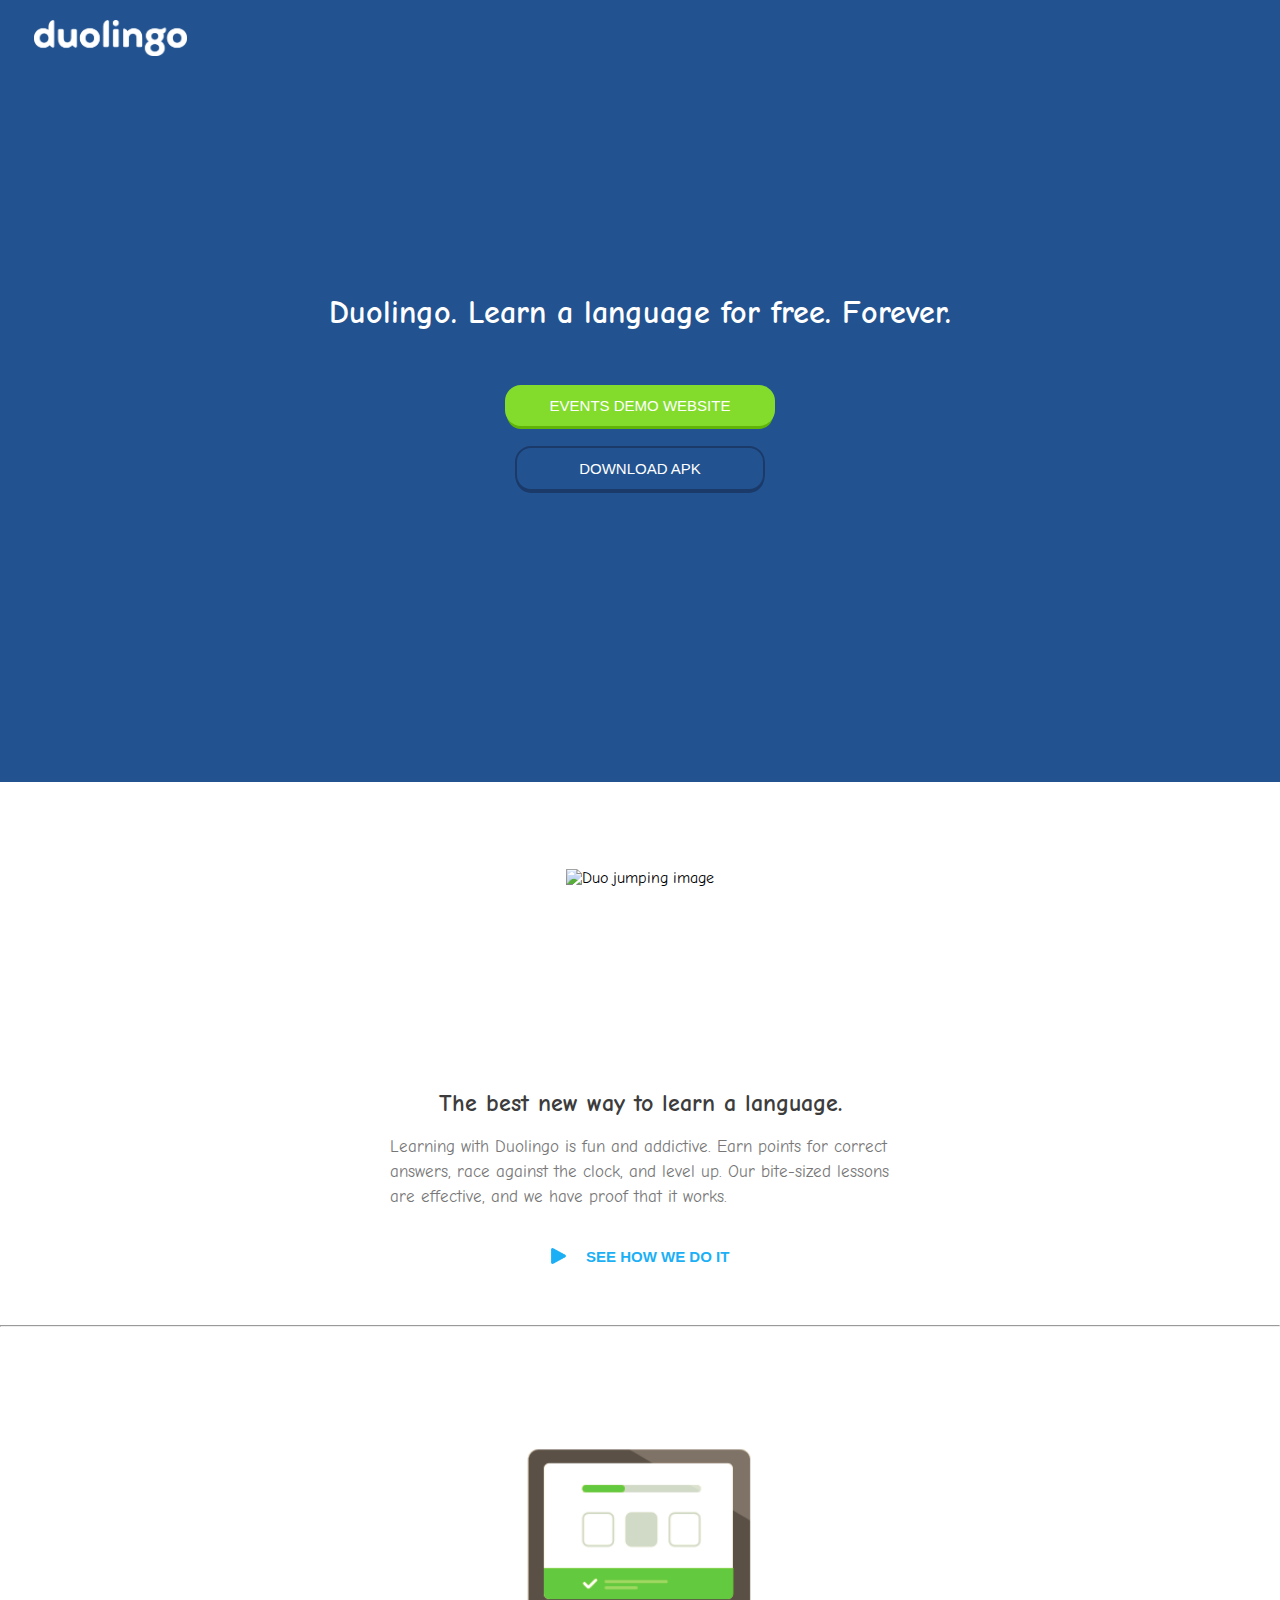
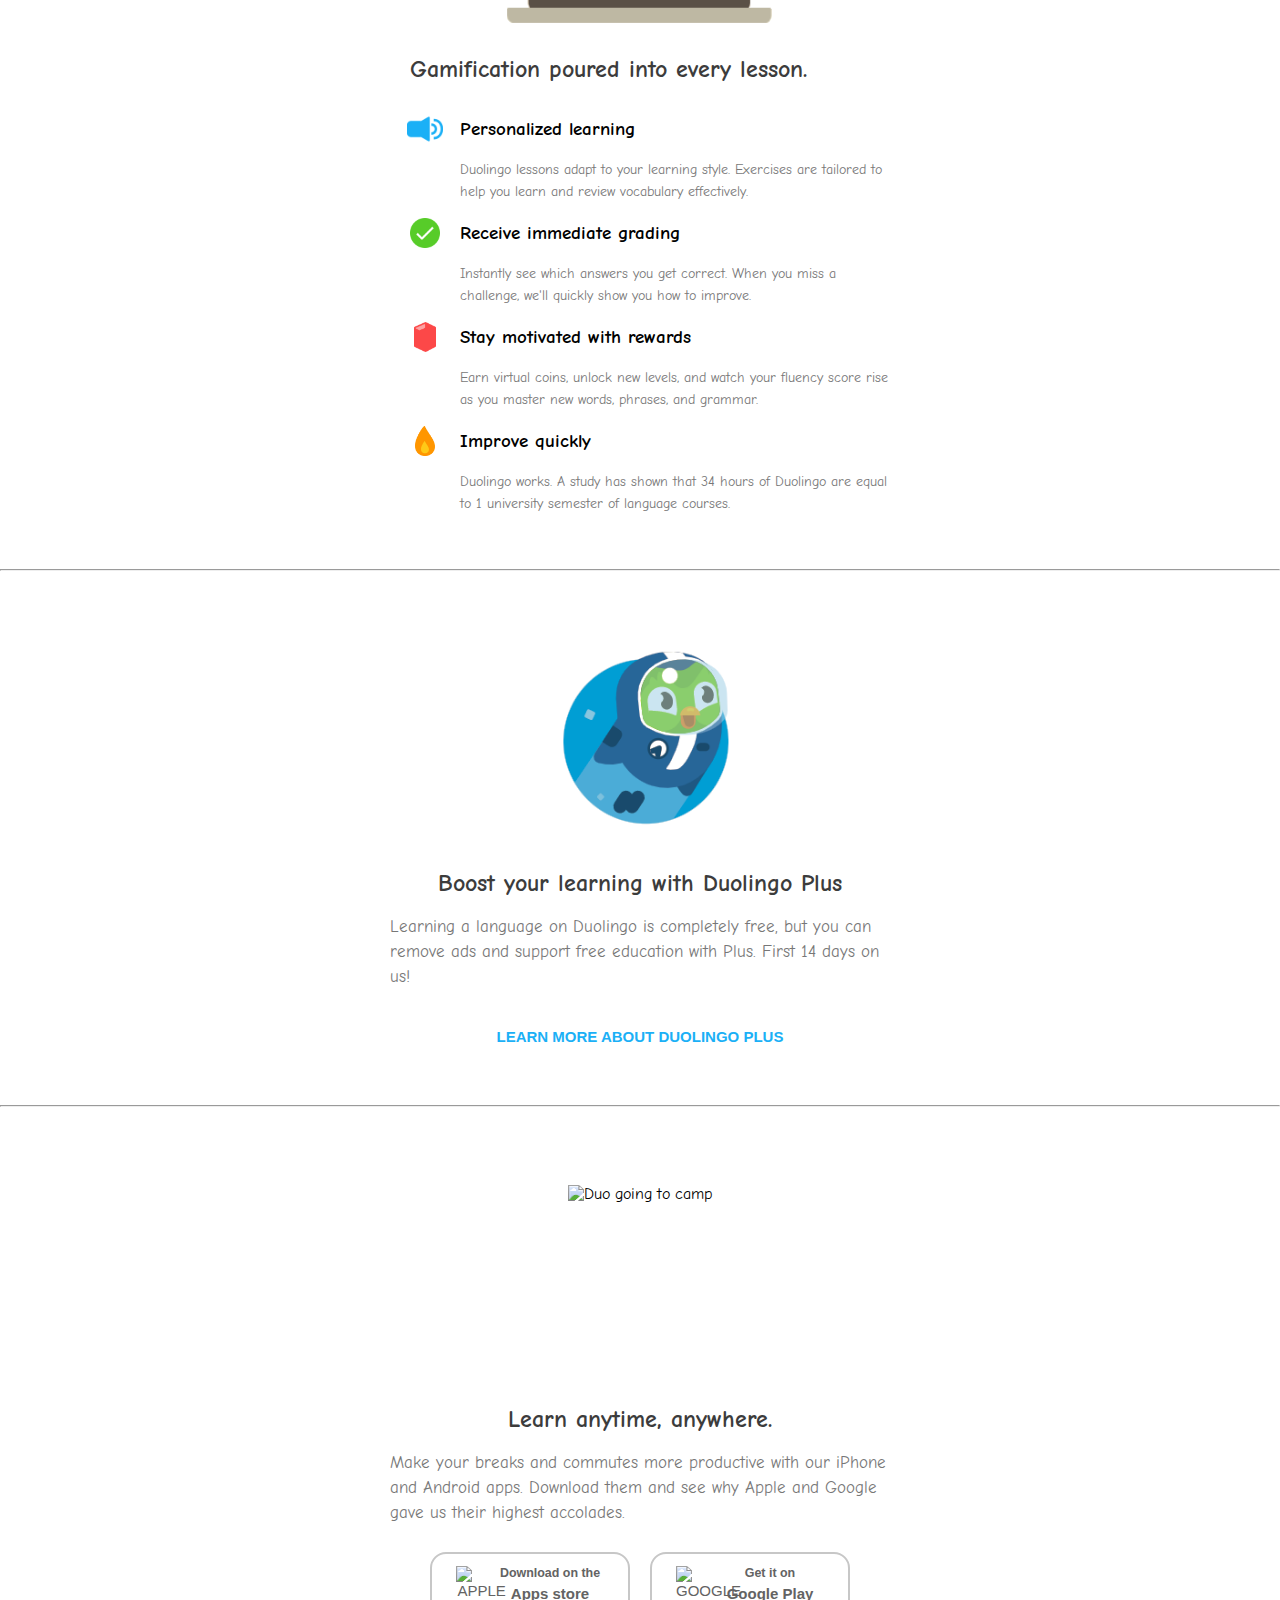
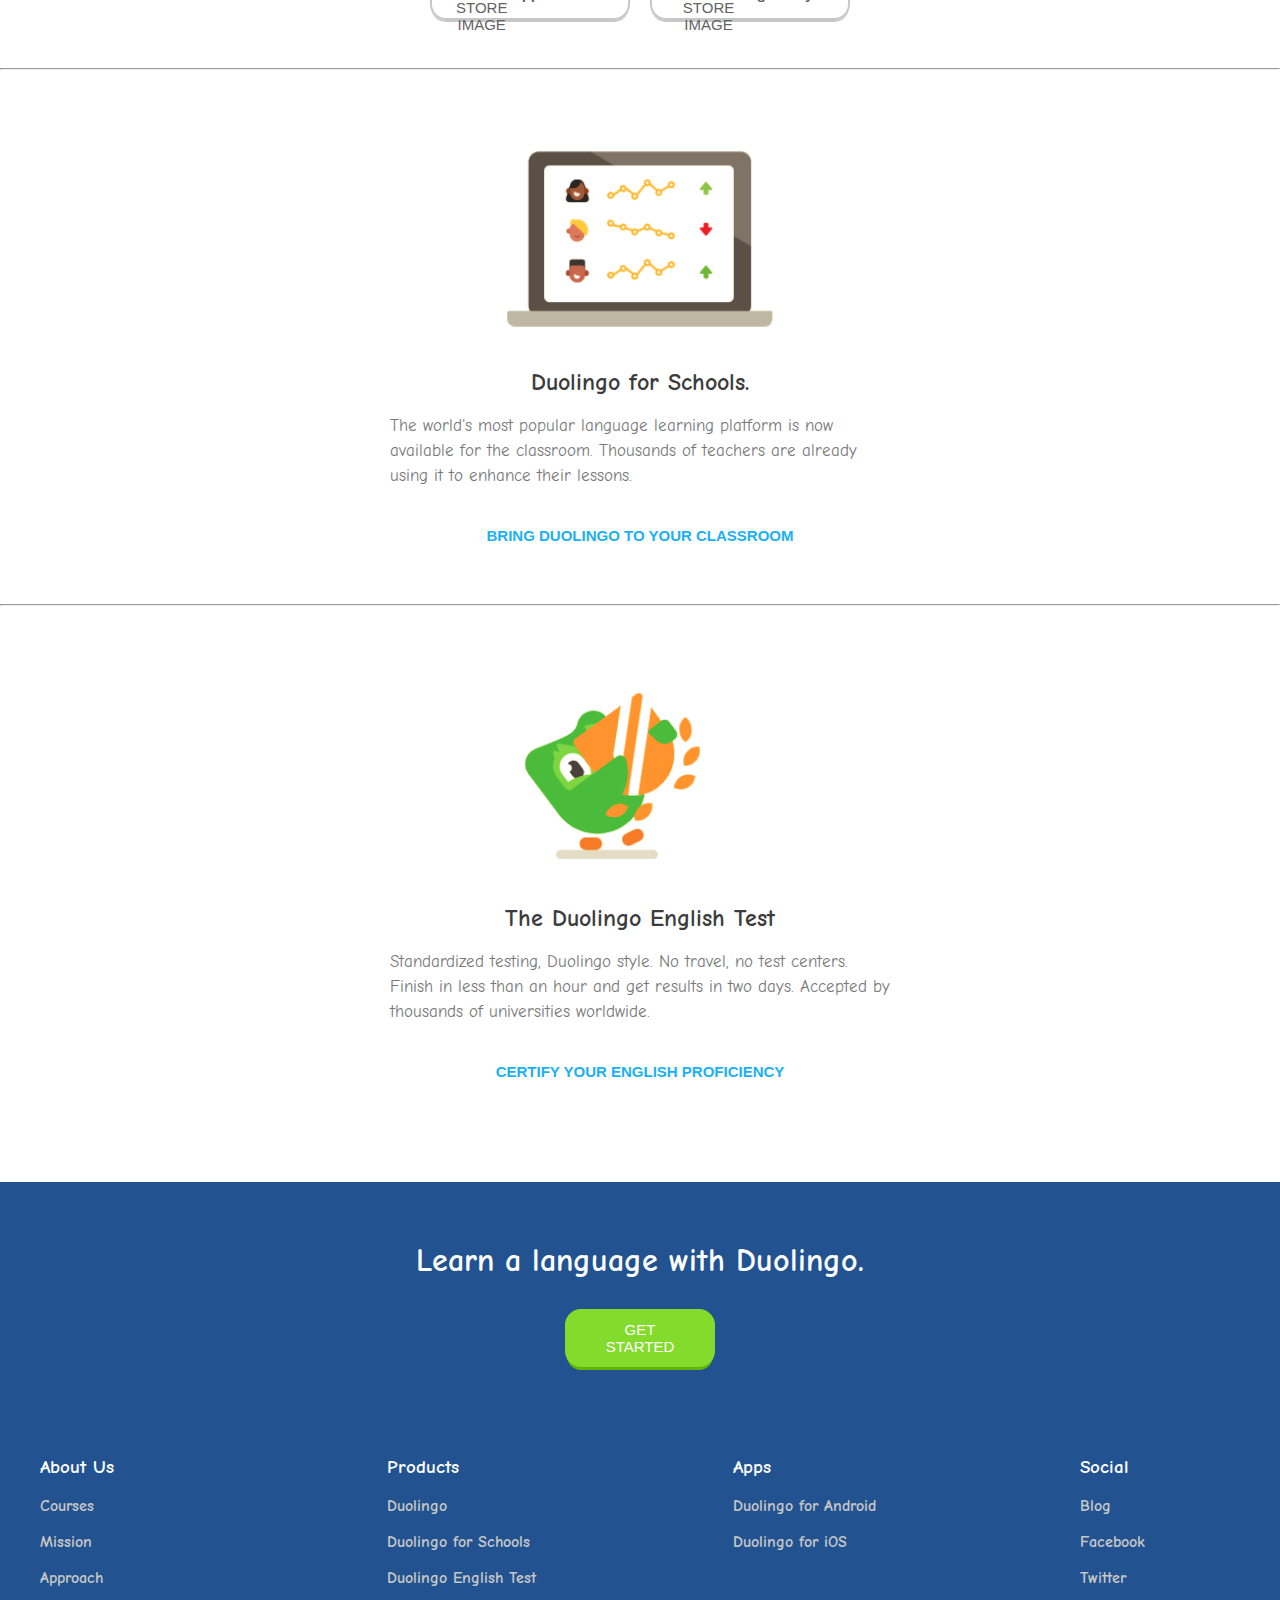
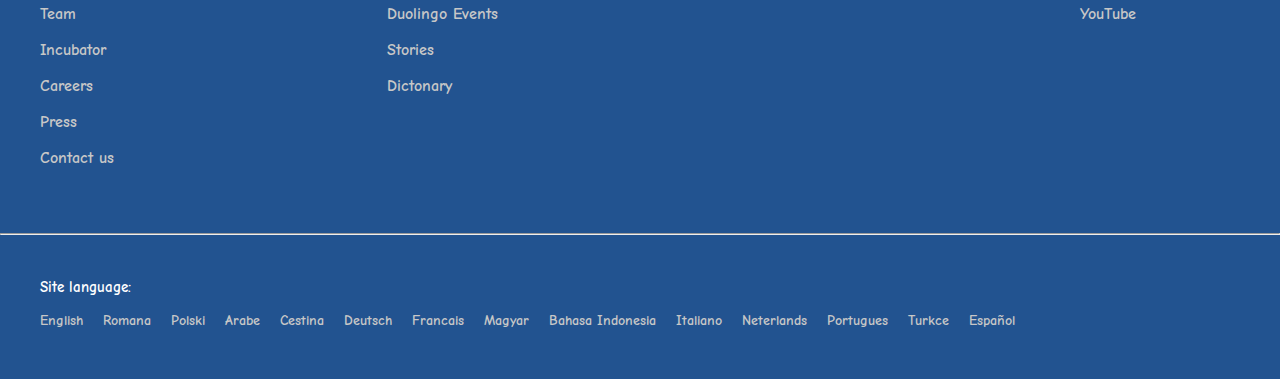
==== docs/index.html @ 7ef984f9 "add_gitpages" ====
<!DOCTYPE html>
<html lang="es">
<head>
  <meta charset="UTF-8">
  <meta name="viewport" content="width=device-width, initial-scale=1.0">
  <title>Duolingo Events </title>
  <link href="https://fonts.googleapis.com/css2?family=Comic+Neue:ital,wght@0,300;0,400;0,700;1,300;1,400;1,700&display=swap" rel="stylesheet">
  <link rel="stylesheet" href="./src/style/styles.css">
</head>
<body>
  <header>
    <nav>
      <figure class="hero-img">
        <img src="./src/static/logo-white.png" alt="Logo white Duolingo">
      </figure>
    </nav>
  </header>

  <main>
    <section class="hero">
      <figure class="section-img">
        <img src="https://d7mj4aqfscim2.cloudfront.net/images/splash-2014/globe1.svg" alt="World image">
      </figure>
      <h1> Duolingo. Learn a language for free. Forever.</h1>
      <button class="btn" onCLick="location.href='src/demo/index.html'">
        Events Demo Website
      </button>
      <button class="btn btn-outline" onCLick="location.href='https://github.com/nguyenquan123vn/duolingo_event_flutter/releases/download/v1.0/duolingo_event_flutter.apk'">Download APK</button>
    </section>

    <section class="modal">
      <p></p>
    </section>

    <section class="info">
      <article>
        <figure class="info-img">
          <img src="https://www.duolingo.com/images/facebook/duo200.png" alt="Duo jumping image">
        </figure>
        <h2>The best new way to learn a language.</h2>
        <p>
          Learning with Duolingo is fun and addictive. Earn points for correct answers, race against the clock, and level up. Our bite-sized lessons are effective, and we have proof that it works.
        </p>
        <button class="btn btn-modal" onCLick="location.href='https://youtu.be/SUz6oBiRlxk'">
          <figure><img src="src/static/polygon.png" alt=""></figure> See how we do it
        </button>
          
      </article>
      
      <hr>

      <article>
        <figure class="info-img">
          <img class="info-img" src="src/static/game.png" alt="Computer with duolingo app">
        </figure>
        <div class="text-left">
          <h2>Gamification poured into every lesson.</h2>
        </div>
        <ul>
          <li>
            <figure>
              <img src="src/static/icon-3.png" alt="sound icon">
            </figure>
            <h3>Personalized learning</h3>
            <span>Duolingo lessons adapt to your learning style. Exercises are tailored to help you learn and review vocabulary effectively.</span>
          </li>
          <li>
            <figure>
              <img src="src/static/icon-2.png" alt="done icon">
            </figure>
            <h3>Receive immediate grading</h3>
            <span>Instantly see which answers you get correct. When you miss a challenge, we'll quickly show you how to improve.</span>
          </li>
          <li>
            <figure>
              <img src="src/static/icon-4.png" alt="gem icon">
            </figure>
            <h3>Stay motivated with rewards</h3>
            <span>Earn virtual coins, unlock new levels, and watch your fluency score rise as you master new words, phrases, and grammar.</span>
          </li>
          <li>
            <figure>
              <img src="src/static/icon-1.png" alt="flame icon">
            </figure>
            <h3>Improve quickly</h3>
            <span>Duolingo works. A study has shown that 34 hours of Duolingo are equal to 1 university semester of language courses.</span>
          </li>
        </ul>
      </article>

      <hr>

      <article>
        <figure class="info-img">
          <img src="src/static/plus.png" alt="Duo flying faster">
        </figure>
        <h2>Boost your learning with Duolingo Plus</h2>
        <p>Learning a language on Duolingo is completely free, but you can remove ads and support free education with Plus. First 14 days on us!</p>
        <button class="btn btn-modal" onCLick="location.href='https://www.duolingo.com/plus'"">Learn more about Duolingo Plus</button>
      </article>
      
      <hr>
      
      <article>
        <figure class="info-img">
          <img src="https://d35aaqx5ub95lt.cloudfront.net/images/duo-traveler.svg" alt="Duo going to camp">
        </figure>
        <h2>Learn anytime, anywhere.</h2>
        <p>Make your breaks and commutes more productive with our iPhone and Android apps. Download them and see why Apple and Google gave us their highest accolades.</p>
        <div class="btns">

          <button class="btn btn-app"  onCLick="location.href='https://apps.apple.com/app/duolingo-learn-spanish-french/id570060128'">
            <figure>
              <img src="https://upload.wikimedia.org/wikipedia/commons/thumb/1/1b/Apple_logo_grey.svg/1200px-Apple_logo_grey.svg.png" alt="Apple store image">
            </figure>
            <h5>Download on the </h5>
            <h4>Apps store</h4>
          </button>
          <button class="btn btn-app"  onCLick="location.href='https://play.google.com/store/apps/details?id=com.duolingo'">
            <figure>
              <img src="https://cdn3.iconfinder.com/data/icons/social-media-logos-glyph-1/2048/5345_-_Google_Play-512.png" alt="Google store image">
            </figure>
            <h5>Get it on</h5>
            <h4>Google Play</h4>
          </button>
        </div>
      </article>
      
      <hr>
      
      <article>
        <figure class="info-img">
          <img src="src/static/school.png" alt="Stadistics of users">
        </figure>
        <h2>Duolingo for Schools.</h2>
        <p>The world's most popular language learning platform is now available for the classroom. Thousands of teachers are already using it to enhance their lessons.</p>
        <button class="btn btn-modal" onCLick="location.href='https://schools.duolingo.com/'">Bring Duolingo to your classroom</button>
      </article>
      
      <hr>

      <article>
        <figure class="info-img">
          <img src="src/static/test.png" alt="Duo with a cup">
        </figure>
        <h2>The Duolingo English Test</h2>
        <p>Standardized testing, Duolingo style. No travel, no test centers. Finish in less than an hour and get results in two days. Accepted by thousands of universities worldwide.</p>
        <button class="btn btn-modal" onCLick="location.href='https://englishtest.duolingo.com/'">Certify Your English Proficiency</button>
      </article>

    </section>

    <footer>

      <article class="goodbye">
        <h1>Learn a language with Duolingo.</h1>
        <button class="btn" onCLick="location.href='https://www.duolingo.com/register'">Get Started</button>
      </article>

      <article class="links">
        <div class="links-box">
          <h3 class="links-title">About Us</h3>
          <ul>
            <li><a href="#">Courses</a></li>
            <li><a href="#">Mission</a></li>
            <li><a href="#">Approach</a></li>
            <li><a href="#">Team</a></li>
            <li><a href="#">Incubator</a></li>
            <li><a href="#">Careers</a></li>
            <li><a href="#">Press</a></li>
            <li><a href="#">Contact us</a></li>
          </ul>
        </div>

        <div class="links-box">
          <h3 class="links-title">Products</h3>
          <ul>
            <li><a href="#">Duolingo</a></li>
            <li><a href="#">Duolingo for Schools</a></li>
            <li><a href="#">Duolingo English Test</a></li>
            <li><a href="#">Duolingo Events</a></li>
            <li><a href="#">Stories</a></li>
            <li><a href="#">Dictonary</a></li>
          </ul>
        </div>
        
        <div class="links-box">
          <h3 class="links-title">Apps</h3>
          <ul>
            <li><a href="#">Duolingo for Android</a></li>
            <li><a href="#">Duolingo for iOS</a></li>
          </ul>
        </div>

        <div class="links-box">
          <h3 class="links-title">Social</h3>
          <ul>
            <li><a href="#">Blog</a></li>
            <li><a href="#">Facebook</a></li>
            <li><a href="#">Twitter</a></li>
            <li><a href="#">YouTube</a></li>
          </ul>
        </div>

      </article>
      
      <hr>

      <article class="links">
        <h3>Site language:</h3>
        <ol>
          <li><a href="#">English</a></li>
          <li><a href="#">Romana</a></li>
          <li><a href="#">Polski</a></li>
          <li><a href="#">Arabe</a></li>
          <li><a href="#">Cestina</a></li>
          <li><a href="#">Deutsch</a></li>
          <li><a href="#">Francais</a></li>
          <li><a href="#">Magyar</a></li>
          <li><a href="#">Bahasa Indonesia</a></li>
          <li><a href="#">Italiano</a></li>
          <li><a href="#">Neterlands</a></li>
          <li><a href="#">Portugues</a></li>
          <li><a href="#">Turkce</a></li>
          <li><a href="#">Español</a></li>
        </ol>
      </article>

    </footer>
      
  </main>
</body>
</html>
---- docs/src/style/styles.css ----
:root {
  --blue: #225390;
  --blue1: #2c65aa;
  --blue2: #1B3A6A;
  --green: #83DC2C;
  --green2: #57CC29;
  --green3: #60B407;
  --white: #FFFFFF;
  --red: #FC4848;
  --orange: #FF9600;
  --yellow: #FFC917;
  --black: #3C3C3C;
  --grey: #636363;
  --grey1: #7E7E7E;
  --grey2: #777777;
  --grey3: #c7c7c7;
  --grey4: #dbdbdb;
  --light-blue: #1BB0F6;
}

/* ------- External -------- */
@import url('./animations.css');
@import url('./modal.css');

/* ------- General -------- */
body {
  margin: 0;
  font-family: 'Comic Neue', cursive,'Courier New', Courier, monospace;
  position: relative;
}

nav{
  background-color: var(--blue);
  align-items: center;
  padding-top: 20px;
  padding-bottom: 19px;
}
section {
  text-align: center;
}
article {
  text-align: center;
}
h1 {
  font-size: 32px;
  color: var(--white);
  padding-left: 10px;
  padding-right: 10px;
  margin-top: -30px;
  margin-bottom: 44px;
}
h2 {
  font-weight: bold;
  font-size: 24px;
  color: var(--black);
  margin: 20px;
}
h3 {
  font-size: 19px;
}
span {
  font-size: 14px;
  color: var(--grey2);
}
figure {
  margin: 0;
}
p {
  font-size: 17px;
  color: var(--grey2);
  max-width: 500px;
}
a {
  color: var(--grey1);
  font-weight:bold;
}
img {
  height: inherit;
  width: inherit;
  padding: 0;
  margin: 0;
}
ul {
  width: 500px;
}
.btns {
  display: flex;
  flex-wrap: wrap;
  justify-content: center;
}
.btn {
  text-transform: uppercase;
  font-size: 15px;
  color: var(--white);
  width: 270px;
  border:none;
  background-color: var(--green);
  border-radius: 16px;
  padding: 12px 24px;
  box-shadow: 0px 5px 0px -2px var(--green3);
  margin: 10px;
  cursor: pointer;
  outline: none;
} 
.btn:hover {
  background-color: var(--green2);
}
.btn:active {
  box-shadow: none;
  animation-name: example;
  animation-duration: 1s;
  animation-fill-mode: forwards;
}
.btn-outline {
  background-color: var(--blue);
  border:2px solid var(--blue2);
  box-shadow: 0px 3px 0px -1px var(--blue2);
  padding: auto;
  width: 250px;
}
.btn-outline:hover {
  background-color: var(--blue1);
}
.btn-outline:active {
  border: 1px solid transparent;
  box-shadow: 0px 3px 0px -1px var(--blue2);
}
.btn-modal {
  background-color: var(--white);
  box-shadow: none;
  color: var(--light-blue);
  font-weight: bold;
}
.btn-modal:hover {
  background-color: var(--white);
}
.btn-app {
  background-color: transparent;
  border: 2px solid var(--grey3);
  box-shadow: 0px 3px 0px -1px var(--grey3);
  color: var(--grey);
  width: 200px;
  display: grid;
  grid-template-columns: 40px 1fr;
}
.btn-app:hover {
  background-color: var(--grey4);
}
.btn-app figure {
  height: 40px;
  grid-column: 1;
  grid-row-start: 1;
  grid-row-end: 3;
}
h4, h5 {
  text-transform: none;
  margin: 0;
  grid-column: 2;
}
.section-img {
  height: 270px;
}

/* ------- General -------- */
header {
  position: fixed;
  left: 0;
  right: 0;
}
nav figure {
  margin-left: 34px;
  height: 36px;
}


/* ------- Hero -------- */

.hero {
  height: 72vh;
  background: var(--blue);
  padding-bottom: 80px;
  padding-top: 54px;
  display: flex;
  flex-direction: column;
  align-items: center;
}

/* ------- Article -------- */
.info article {
  display: flex;
  flex-direction: column;
  margin: 0 40px;
  align-items: center;
  padding: 30px 0;
}
.info .info-img {
  margin: 40px 0;
  height: 180px;
}
.info h2 {
  margin: 0 20px;
}
.info p {
  text-align: left;
  line-height : 25px;
}
.info .btn-modal {
  display: flex;
  width: auto;
}
.info .btn-modal figure {
  height: 16px;
  margin-right: 20px;
}

/* ------particular article------- */

ul {
  padding: 0;
}
li {
  display: grid;
  grid-template-columns: 70px 1fr;
}
li figure {
  height: 30px;
  margin: auto ;
}
span {
  text-align: left; 
  grid-column: 2;
  line-height : 22px;
}
h3 {
  text-align: left; 
}
.text-left {
  margin-top: 30px;
  min-width: 500px;
  text-align: left; 
}

/* ------ last article ------- */
.info article:nth-last-of-type(1){
  margin-bottom: 30px;
}

/* ------- Footer -------- */

footer {
  background: var(--blue);
}
footer article {
  padding: 40px;
  margin-top: 50px;
}
footer article h1{
  margin: 20px 0;
}
footer article .btn {
  width: 150px;
}
footer h3 {
  color: var(--white)
}
footer li {
  margin-bottom: 18px;
  display: block;
  text-align: left;

}
footer li a {
  text-decoration: none;
  text-align: left;
  color: var(--grey3)
}
footer li a:hover {
  text-decoration-line: underline;
}
footer .links {
  margin-top: -20px;
  display: flex;
  flex-wrap: wrap;
  box-sizing: border-box;
  height:auto;
  justify-content: space-between;

}
footer .links .links-box {
  margin-right: 20px;
  max-width: 140px;
}

footer .links:nth-of-type(3) {
  display: flex;
  flex-direction: column;

}
footer .links:nth-of-type(3) h3 {
  font-size: 15px;
  width: auto;
}
ol {
  display: flex;
  margin: 0;
  padding: 0;
  flex-wrap: wrap;
}
ol li {
  margin-right: 20px;
  margin-bottom: 10px;
}
ol li a {
  font-size: 14px;
}
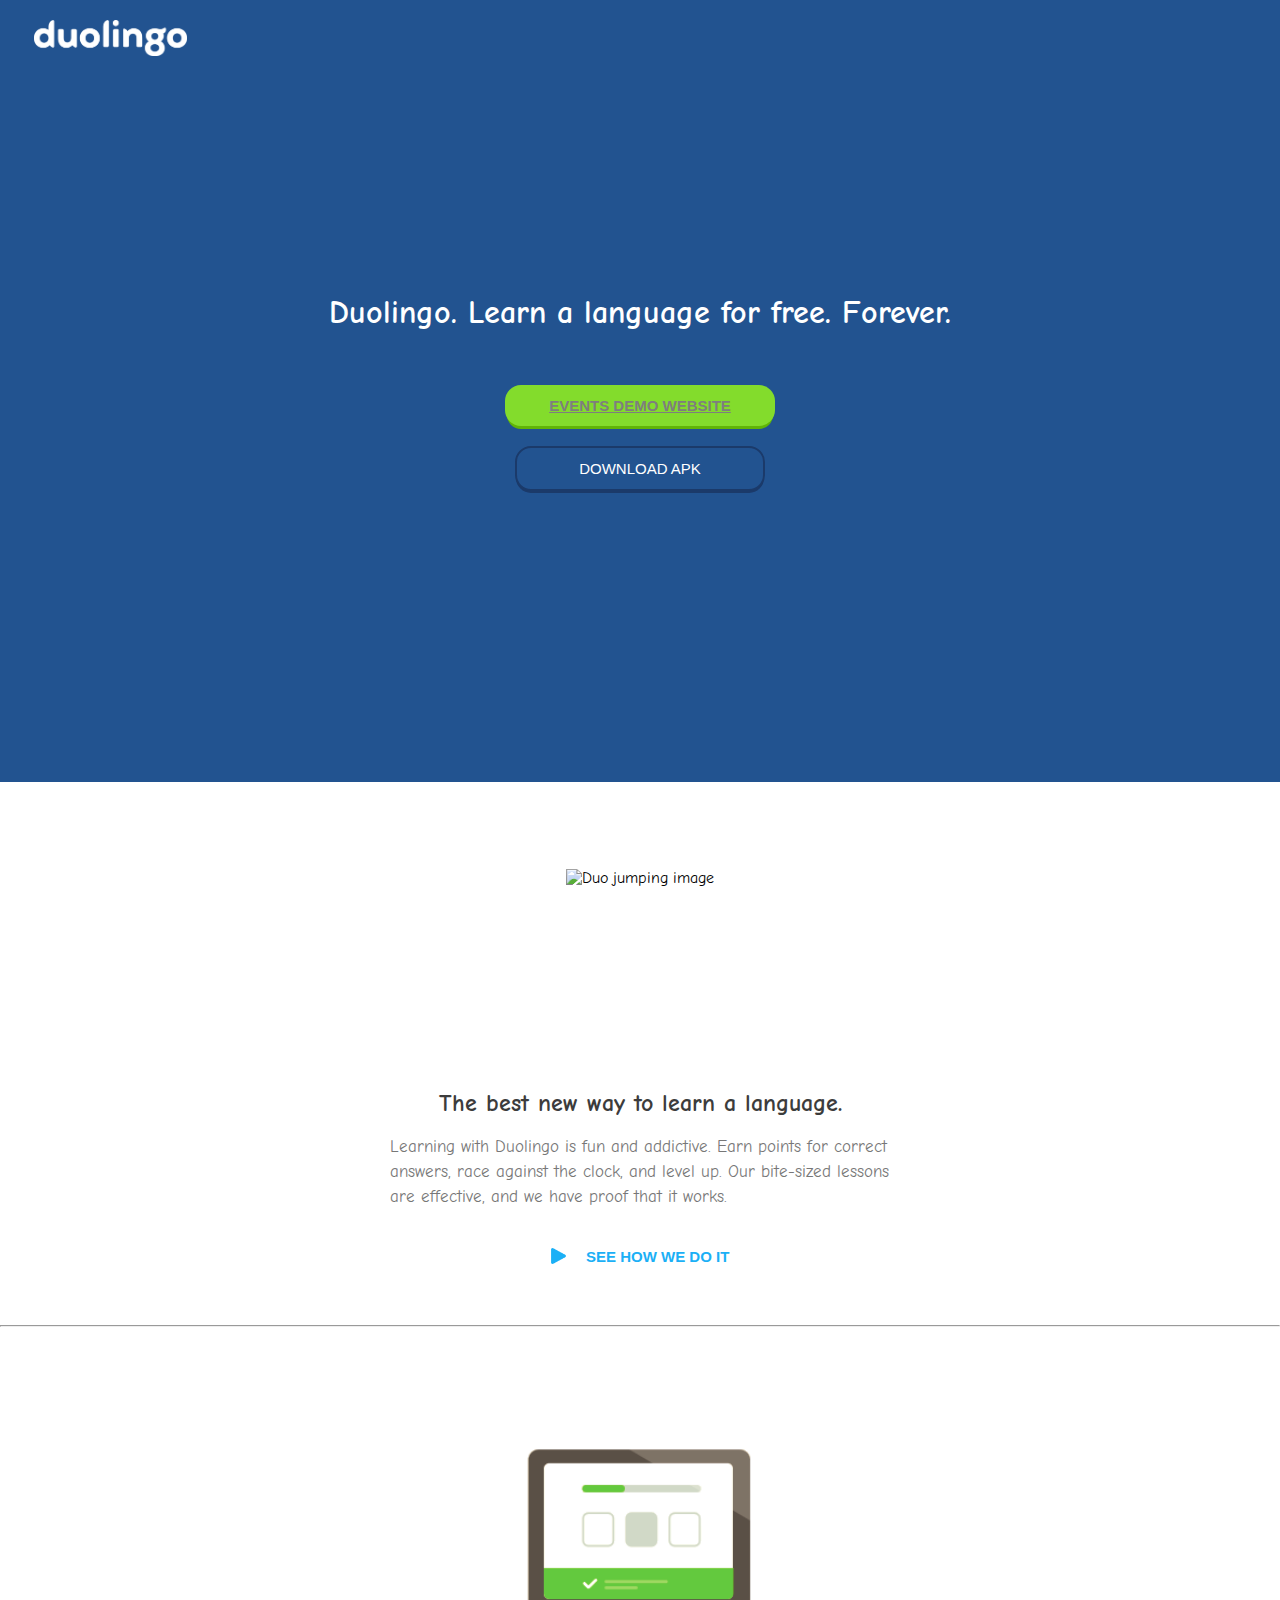
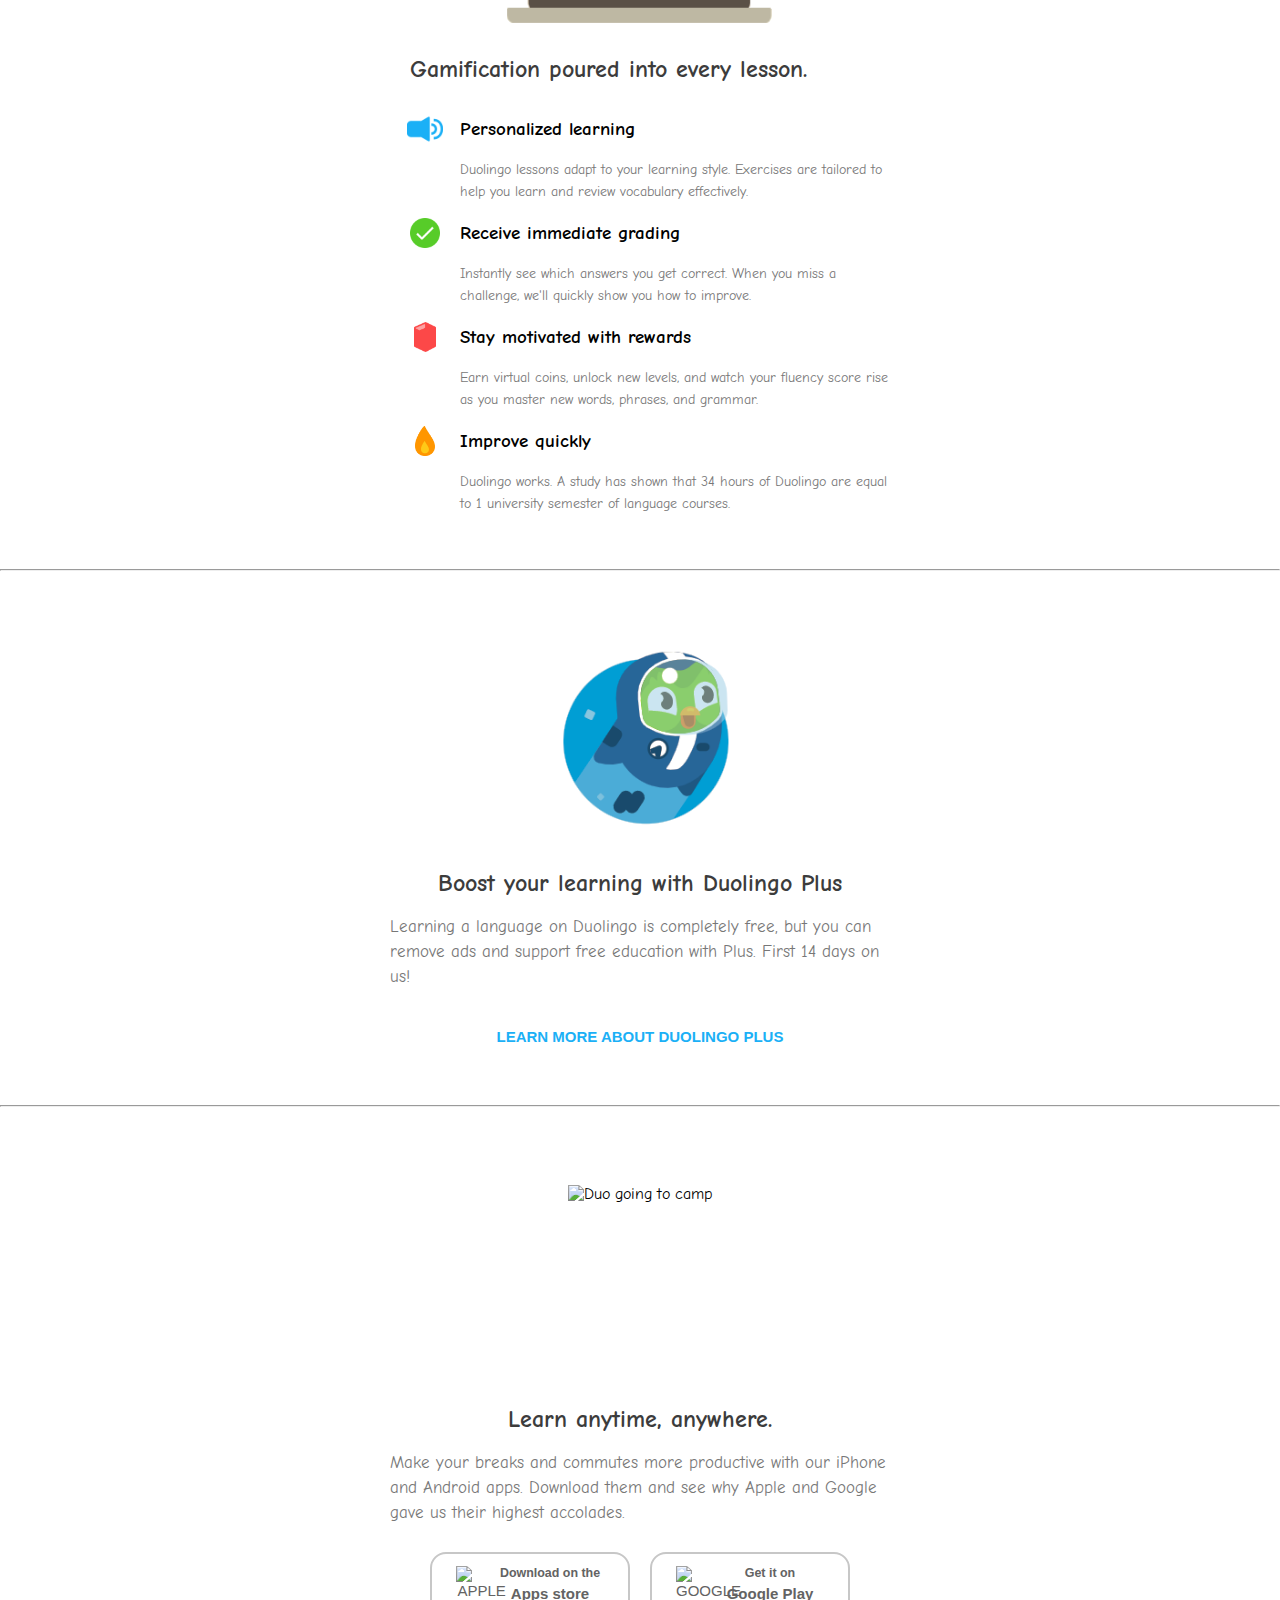
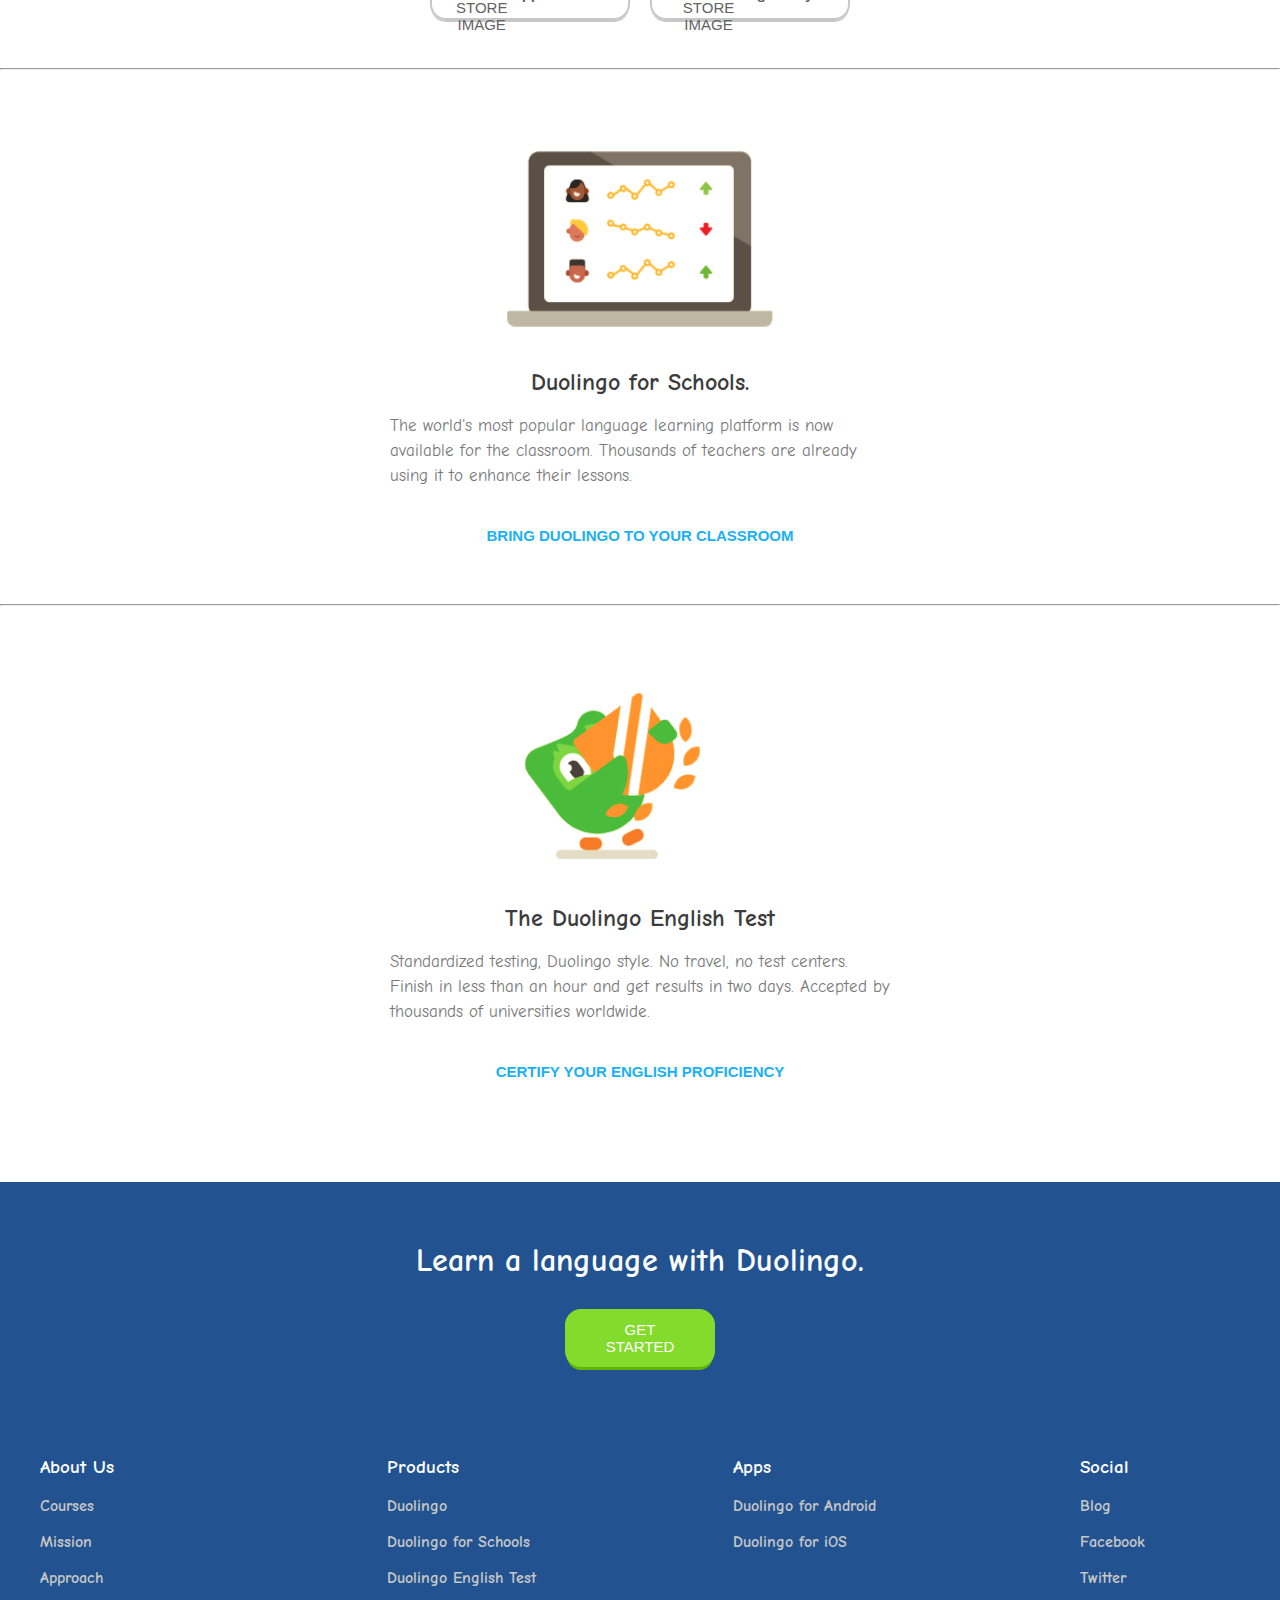
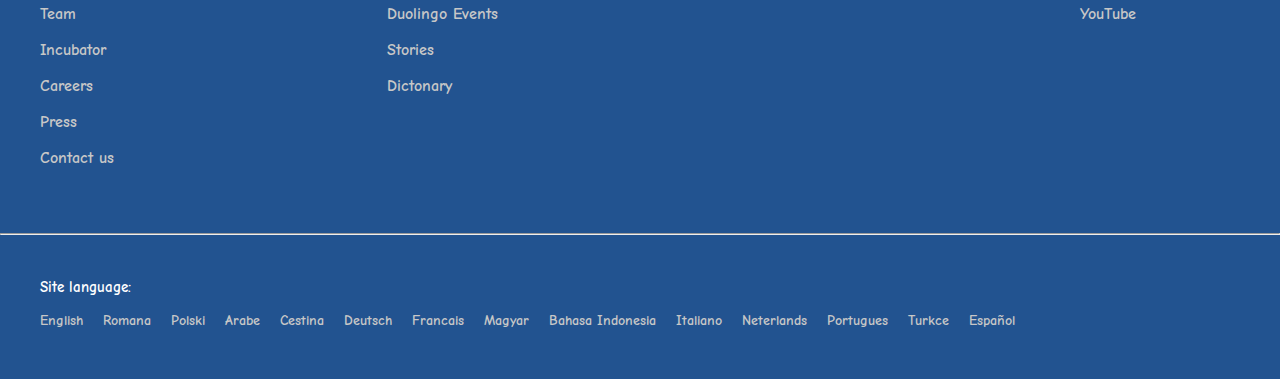
==== commit baf29ea7: "fix_git_pages" ====
--- a/docs/index.html
+++ b/docs/index.html
@@ -22,8 +22,10 @@
         <img src="https://d7mj4aqfscim2.cloudfront.net/images/splash-2014/globe1.svg" alt="World image">
       </figure>
       <h1> Duolingo. Learn a language for free. Forever.</h1>
-      <button class="btn" onCLick="location.href='src/demo/index.html'">
-        Events Demo Website
+      <button class="btn">
+        <a href="src/demo/index.html">
+          Events Demo Website
+        </a>
       </button>
       <button class="btn btn-outline" onCLick="location.href='https://github.com/nguyenquan123vn/duolingo_event_flutter/releases/download/v1.0/duolingo_event_flutter.apk'">Download APK</button>
     </section>
@@ -42,7 +44,7 @@
           Learning with Duolingo is fun and addictive. Earn points for correct answers, race against the clock, and level up. Our bite-sized lessons are effective, and we have proof that it works.
         </p>
         <button class="btn btn-modal" onCLick="location.href='https://youtu.be/SUz6oBiRlxk'">
-          <figure><img src="src/static/polygon.png" alt=""></figure> See how we do it
+          <figure><img src="./src/static/polygon.png" alt=""></figure> See how we do it
         </button>
           
       </article>
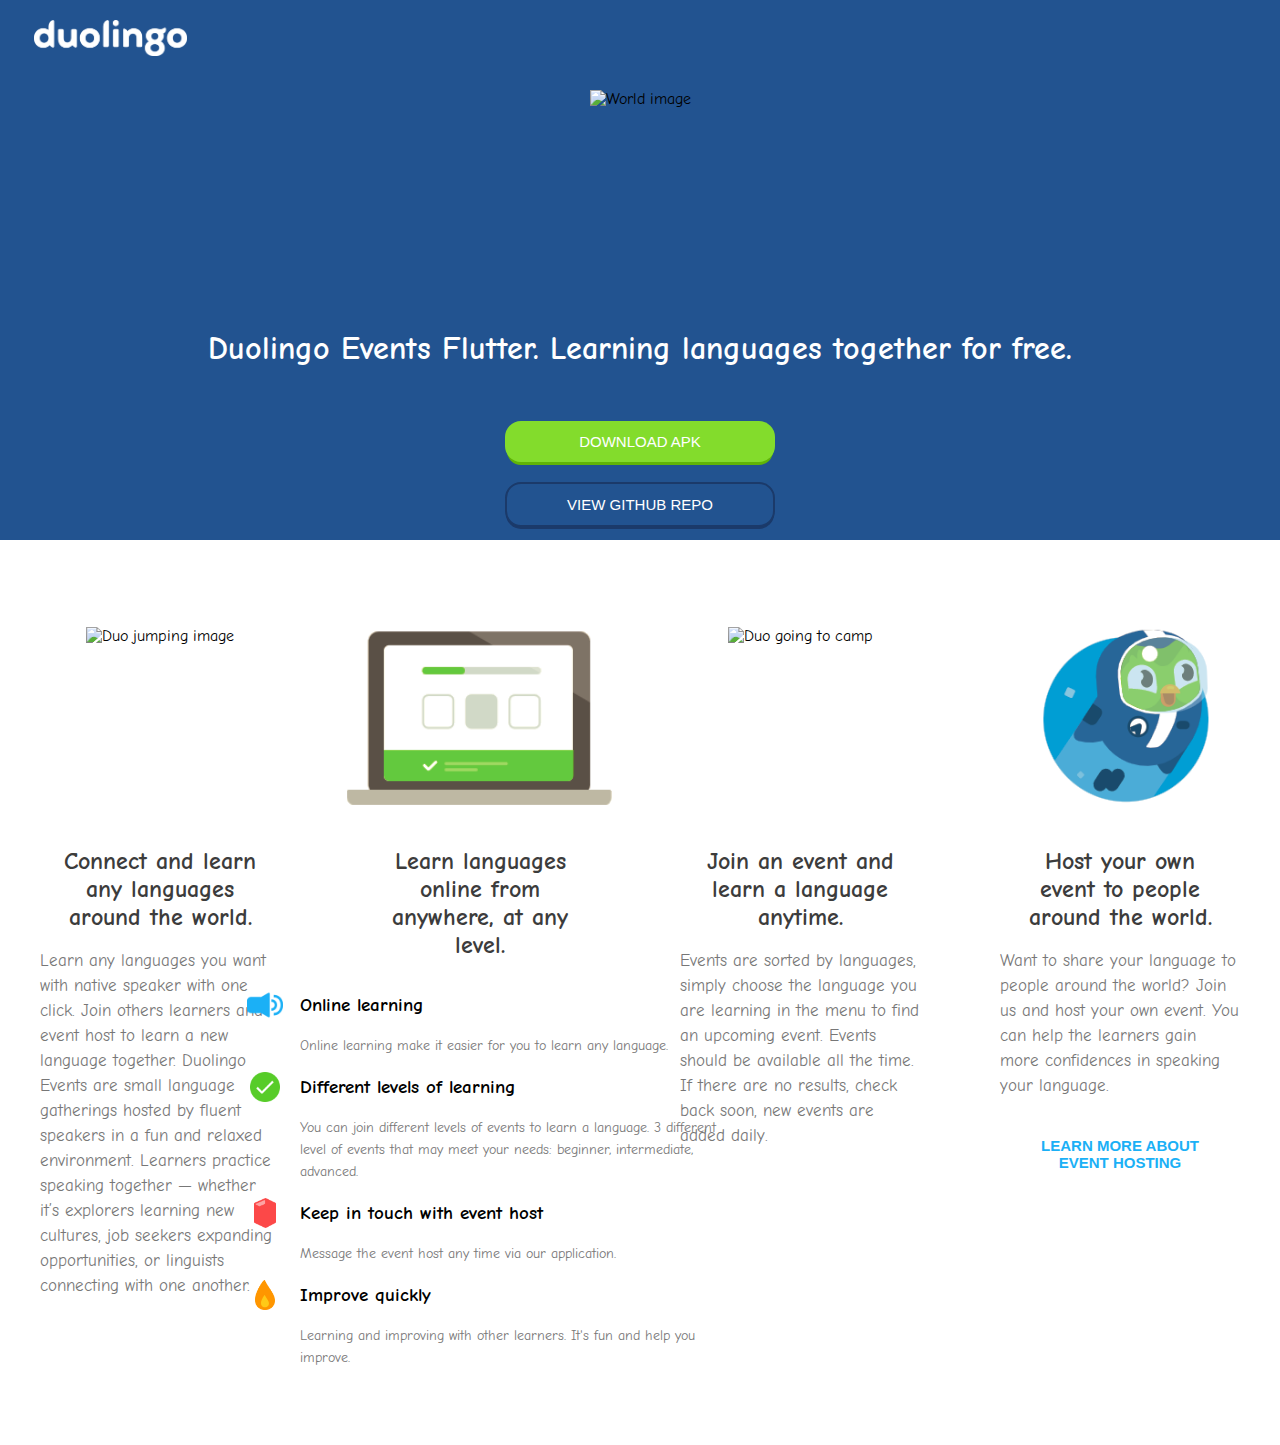
==== commit 10911f1c: "fix_web_and_screenshot" ====
--- a/docs/index.html
+++ b/docs/index.html
@@ -21,13 +21,11 @@
       <figure class="section-img">
         <img src="https://d7mj4aqfscim2.cloudfront.net/images/splash-2014/globe1.svg" alt="World image">
       </figure>
-      <h1> Duolingo. Learn a language for free. Forever.</h1>
-      <button class="btn">
-        <a href="src/demo/index.html">
-          Events Demo Website
-        </a>
+      <h1> Duolingo Events Flutter. Learning languages together for free.</h1>
+      <button class="btn" onCLick="location.href='https://github.com/nguyenquan123vn/duolingo_event_flutter/releases/download/v1.0/duolingo_event_flutter.apk'">Download APK</button>
+      <button class="btn btn-outline" onClick="location.href='https://github.com/nguyenquan123vn/duolingo_event_flutter">
+          View Github Repo
       </button>
-      <button class="btn btn-outline" onCLick="location.href='https://github.com/nguyenquan123vn/duolingo_event_flutter/releases/download/v1.0/duolingo_event_flutter.apk'">Download APK</button>
     </section>
 
     <section class="modal">
@@ -35,201 +33,85 @@
     </section>
 
     <section class="info">
-      <article>
-        <figure class="info-img">
-          <img src="https://www.duolingo.com/images/facebook/duo200.png" alt="Duo jumping image">
-        </figure>
-        <h2>The best new way to learn a language.</h2>
-        <p>
-          Learning with Duolingo is fun and addictive. Earn points for correct answers, race against the clock, and level up. Our bite-sized lessons are effective, and we have proof that it works.
-        </p>
-        <button class="btn btn-modal" onCLick="location.href='https://youtu.be/SUz6oBiRlxk'">
-          <figure><img src="./src/static/polygon.png" alt=""></figure> See how we do it
-        </button>
-          
-      </article>
-      
-      <hr>
-
-      <article>
-        <figure class="info-img">
-          <img class="info-img" src="src/static/game.png" alt="Computer with duolingo app">
-        </figure>
-        <div class="text-left">
-          <h2>Gamification poured into every lesson.</h2>
-        </div>
-        <ul>
-          <li>
-            <figure>
-              <img src="src/static/icon-3.png" alt="sound icon">
+      <div class="row">
+        <div class="column">
+          <article>
+            <figure class="info-img">
+              <img src="https://www.duolingo.com/images/facebook/duo200.png" alt="Duo jumping image">
             </figure>
-            <h3>Personalized learning</h3>
-            <span>Duolingo lessons adapt to your learning style. Exercises are tailored to help you learn and review vocabulary effectively.</span>
-          </li>
-          <li>
-            <figure>
-              <img src="src/static/icon-2.png" alt="done icon">
-            </figure>
-            <h3>Receive immediate grading</h3>
-            <span>Instantly see which answers you get correct. When you miss a challenge, we'll quickly show you how to improve.</span>
-          </li>
-          <li>
-            <figure>
-              <img src="src/static/icon-4.png" alt="gem icon">
-            </figure>
-            <h3>Stay motivated with rewards</h3>
-            <span>Earn virtual coins, unlock new levels, and watch your fluency score rise as you master new words, phrases, and grammar.</span>
-          </li>
-          <li>
-            <figure>
-              <img src="src/static/icon-1.png" alt="flame icon">
-            </figure>
-            <h3>Improve quickly</h3>
-            <span>Duolingo works. A study has shown that 34 hours of Duolingo are equal to 1 university semester of language courses.</span>
-          </li>
-        </ul>
-      </article>
-
-      <hr>
-
-      <article>
-        <figure class="info-img">
-          <img src="src/static/plus.png" alt="Duo flying faster">
-        </figure>
-        <h2>Boost your learning with Duolingo Plus</h2>
-        <p>Learning a language on Duolingo is completely free, but you can remove ads and support free education with Plus. First 14 days on us!</p>
-        <button class="btn btn-modal" onCLick="location.href='https://www.duolingo.com/plus'"">Learn more about Duolingo Plus</button>
-      </article>
-      
-      <hr>
-      
-      <article>
-        <figure class="info-img">
-          <img src="https://d35aaqx5ub95lt.cloudfront.net/images/duo-traveler.svg" alt="Duo going to camp">
-        </figure>
-        <h2>Learn anytime, anywhere.</h2>
-        <p>Make your breaks and commutes more productive with our iPhone and Android apps. Download them and see why Apple and Google gave us their highest accolades.</p>
-        <div class="btns">
-
-          <button class="btn btn-app"  onCLick="location.href='https://apps.apple.com/app/duolingo-learn-spanish-french/id570060128'">
-            <figure>
-              <img src="https://upload.wikimedia.org/wikipedia/commons/thumb/1/1b/Apple_logo_grey.svg/1200px-Apple_logo_grey.svg.png" alt="Apple store image">
-            </figure>
-            <h5>Download on the </h5>
-            <h4>Apps store</h4>
-          </button>
-          <button class="btn btn-app"  onCLick="location.href='https://play.google.com/store/apps/details?id=com.duolingo'">
-            <figure>
-              <img src="https://cdn3.iconfinder.com/data/icons/social-media-logos-glyph-1/2048/5345_-_Google_Play-512.png" alt="Google store image">
-            </figure>
-            <h5>Get it on</h5>
-            <h4>Google Play</h4>
-          </button>
-        </div>
-      </article>
-      
-      <hr>
-      
-      <article>
-        <figure class="info-img">
-          <img src="src/static/school.png" alt="Stadistics of users">
-        </figure>
-        <h2>Duolingo for Schools.</h2>
-        <p>The world's most popular language learning platform is now available for the classroom. Thousands of teachers are already using it to enhance their lessons.</p>
-        <button class="btn btn-modal" onCLick="location.href='https://schools.duolingo.com/'">Bring Duolingo to your classroom</button>
-      </article>
-      
-      <hr>
-
-      <article>
-        <figure class="info-img">
-          <img src="src/static/test.png" alt="Duo with a cup">
-        </figure>
-        <h2>The Duolingo English Test</h2>
-        <p>Standardized testing, Duolingo style. No travel, no test centers. Finish in less than an hour and get results in two days. Accepted by thousands of universities worldwide.</p>
-        <button class="btn btn-modal" onCLick="location.href='https://englishtest.duolingo.com/'">Certify Your English Proficiency</button>
-      </article>
-
-    </section>
-
-    <footer>
-
-      <article class="goodbye">
-        <h1>Learn a language with Duolingo.</h1>
-        <button class="btn" onCLick="location.href='https://www.duolingo.com/register'">Get Started</button>
-      </article>
-
-      <article class="links">
-        <div class="links-box">
-          <h3 class="links-title">About Us</h3>
-          <ul>
-            <li><a href="#">Courses</a></li>
-            <li><a href="#">Mission</a></li>
-            <li><a href="#">Approach</a></li>
-            <li><a href="#">Team</a></li>
-            <li><a href="#">Incubator</a></li>
-            <li><a href="#">Careers</a></li>
-            <li><a href="#">Press</a></li>
-            <li><a href="#">Contact us</a></li>
-          </ul>
+            <h2>Connect and learn any languages around the world.</h2>
+            <p>
+              Learn any languages you want with native speaker with one click. Join others learners and event host to learn a new language together. Duolingo Events are small language gatherings hosted by fluent speakers in a fun and relaxed environment.
+              Learners practice speaking together — whether it’s explorers learning new cultures, job seekers expanding opportunities, or linguists connecting with one another.
+            </p>
+            
+              
+          </article>
         </div>
 
-        <div class="links-box">
-          <h3 class="links-title">Products</h3>
-          <ul>
-            <li><a href="#">Duolingo</a></li>
-            <li><a href="#">Duolingo for Schools</a></li>
-            <li><a href="#">Duolingo English Test</a></li>
-            <li><a href="#">Duolingo Events</a></li>
-            <li><a href="#">Stories</a></li>
-            <li><a href="#">Dictonary</a></li>
-          </ul>
-        </div>
-        
-        <div class="links-box">
-          <h3 class="links-title">Apps</h3>
-          <ul>
-            <li><a href="#">Duolingo for Android</a></li>
-            <li><a href="#">Duolingo for iOS</a></li>
-          </ul>
+        <div class="column">
+          <article>
+            <figure class="info-img">
+              <img src="src/static/game.png" alt="Computer with duolingo app">
+            </figure>
+            <h2>Learn languages online from anywhere, at any level.</h2>
+            <ul>
+              <li>
+                <figure>
+                  <img src="src/static/icon-3.png" alt="sound icon">
+                </figure>
+                <h3>Online learning</h3>
+                <span>Online learning make it easier for you to learn any language.</span>
+              </li>
+              <li>
+                <figure>
+                  <img src="src/static/icon-2.png" alt="done icon">
+                </figure>
+                <h3>Different levels of learning</h3>
+                <span>You can join different levels of events to learn a language. 3 different level of events that may meet your needs: beginner, intermediate, advanced.</span>
+              </li>
+              <li>
+                <figure>
+                  <img src="src/static/icon-4.png" alt="gem icon">
+                </figure>
+                <h3>Keep in touch with event host</h3>
+                <span>Message the event host any time via our application.</span>
+              </li>
+              <li>
+                <figure>
+                  <img src="src/static/icon-1.png" alt="flame icon">
+                </figure>
+                <h3>Improve quickly</h3>
+                <span>Learning and improving with other learners. It's fun and help you improve.</span>
+              </li>
+            </ul>
+          </article>
         </div>
 
-        <div class="links-box">
-          <h3 class="links-title">Social</h3>
-          <ul>
-            <li><a href="#">Blog</a></li>
-            <li><a href="#">Facebook</a></li>
-            <li><a href="#">Twitter</a></li>
-            <li><a href="#">YouTube</a></li>
-          </ul>
+        <div class="column">
+          <article>
+            <figure class="info-img">
+              <img src="https://d35aaqx5ub95lt.cloudfront.net/images/duo-traveler.svg" alt="Duo going to camp">
+            </figure>
+            <h2>Join an event and learn a language anytime.</h2>
+            <p>Events are sorted by languages, simply choose the language you are learning in the menu to find an upcoming event. Events should be available all the time. If there are no results, check back soon, new events are added daily.</p>
+            <div class="btns">
+            </div>
+          </article>
         </div>
 
-      </article>
-      
-      <hr>
-
-      <article class="links">
-        <h3>Site language:</h3>
-        <ol>
-          <li><a href="#">English</a></li>
-          <li><a href="#">Romana</a></li>
-          <li><a href="#">Polski</a></li>
-          <li><a href="#">Arabe</a></li>
-          <li><a href="#">Cestina</a></li>
-          <li><a href="#">Deutsch</a></li>
-          <li><a href="#">Francais</a></li>
-          <li><a href="#">Magyar</a></li>
-          <li><a href="#">Bahasa Indonesia</a></li>
-          <li><a href="#">Italiano</a></li>
-          <li><a href="#">Neterlands</a></li>
-          <li><a href="#">Portugues</a></li>
-          <li><a href="#">Turkce</a></li>
-          <li><a href="#">Español</a></li>
-        </ol>
-      </article>
-
-    </footer>
-      
+        <div class="column">
+          <article>
+            <figure class="info-img">
+              <img src="src/static/plus.png" alt="Duo flying faster">
+            </figure>
+            <h2>Host your own event to people around the world.</h2>
+            <p>Want to share your language to people around the world? Join us and host your own event. You can help the learners gain more confidences in speaking your language. </p>
+            <button class="btn btn-modal" onCLick="location.href='https://events.duolingo.com/hosting'">Learn more about Event Hosting</button>
+          </article>
+        </div>
+      </div>
+    </section>      
   </main>
 </body>
-</html>+</html>
--- a/docs/src/style/styles.css
+++ b/docs/src/style/styles.css
@@ -1,318 +1,391 @@
 :root {
-  --blue: #225390;
-  --blue1: #2c65aa;
-  --blue2: #1B3A6A;
-  --green: #83DC2C;
-  --green2: #57CC29;
-  --green3: #60B407;
-  --white: #FFFFFF;
-  --red: #FC4848;
-  --orange: #FF9600;
-  --yellow: #FFC917;
-  --black: #3C3C3C;
-  --grey: #636363;
-  --grey1: #7E7E7E;
-  --grey2: #777777;
-  --grey3: #c7c7c7;
-  --grey4: #dbdbdb;
-  --light-blue: #1BB0F6;
-}
+    --blue: #225390;
+    --blue1: #2c65aa;
+    --blue2: #1B3A6A;
+    --green: #83DC2C;
+    --green2: #57CC29;
+    --green3: #60B407;
+    --white: #FFFFFF;
+    --red: #FC4848;
+    --orange: #FF9600;
+    --yellow: #FFC917;
+    --black: #3C3C3C;
+    --grey: #636363;
+    --grey1: #7E7E7E;
+    --grey2: #777777;
+    --grey3: #c7c7c7;
+    --grey4: #dbdbdb;
+    --light-blue: #1BB0F6;
+}
+
 
 /* ------- External -------- */
+
 @import url('./animations.css');
 @import url('./modal.css');
 
 /* ------- General -------- */
+
 body {
-  margin: 0;
-  font-family: 'Comic Neue', cursive,'Courier New', Courier, monospace;
-  position: relative;
-}
-
-nav{
-  background-color: var(--blue);
-  align-items: center;
-  padding-top: 20px;
-  padding-bottom: 19px;
-}
+    margin: 0;
+    font-family: 'Comic Neue', cursive, 'Courier New', Courier, monospace;
+    position: relative;
+}
+
+nav {
+    background-color: var(--blue);
+    align-items: center;
+    padding-top: 20px;
+    padding-bottom: 19px;
+}
+
 section {
-  text-align: center;
-}
+    text-align: center;
+}
+
 article {
-  text-align: center;
-}
+    text-align: center;
+}
+
 h1 {
-  font-size: 32px;
-  color: var(--white);
-  padding-left: 10px;
-  padding-right: 10px;
-  margin-top: -30px;
-  margin-bottom: 44px;
-}
+    font-size: 32px;
+    color: var(--white);
+    padding-left: 10px;
+    padding-right: 10px;
+    margin-top: -30px;
+    margin-bottom: 44px;
+}
+
 h2 {
-  font-weight: bold;
-  font-size: 24px;
-  color: var(--black);
-  margin: 20px;
-}
+    font-weight: bold;
+    font-size: 24px;
+    color: var(--black);
+    margin: 20px;
+}
+
 h3 {
-  font-size: 19px;
-}
+    font-size: 19px;
+}
+
 span {
-  font-size: 14px;
-  color: var(--grey2);
-}
+    font-size: 14px;
+    color: var(--grey2);
+}
+
 figure {
-  margin: 0;
-}
+    margin: 0;
+}
+
 p {
-  font-size: 17px;
-  color: var(--grey2);
-  max-width: 500px;
-}
+    font-size: 17px;
+    color: var(--grey2);
+    max-width: 500px;
+}
+
 a {
-  color: var(--grey1);
-  font-weight:bold;
-}
+    color: var(--grey1);
+    font-weight: bold;
+}
+
 img {
-  height: inherit;
-  width: inherit;
-  padding: 0;
-  margin: 0;
-}
+    height: inherit;
+    width: inherit;
+    padding: 0;
+    margin: 0;
+}
+
 ul {
-  width: 500px;
-}
+    width: 500px;
+}
+
 .btns {
-  display: flex;
-  flex-wrap: wrap;
-  justify-content: center;
-}
+    display: flex;
+    flex-wrap: wrap;
+    justify-content: center;
+}
+
 .btn {
-  text-transform: uppercase;
-  font-size: 15px;
-  color: var(--white);
-  width: 270px;
-  border:none;
-  background-color: var(--green);
-  border-radius: 16px;
-  padding: 12px 24px;
-  box-shadow: 0px 5px 0px -2px var(--green3);
-  margin: 10px;
-  cursor: pointer;
-  outline: none;
-} 
+    text-transform: uppercase;
+    font-size: 15px;
+    color: var(--white);
+    width: 270px;
+    border: none;
+    background-color: var(--green);
+    border-radius: 16px;
+    padding: 12px 24px;
+    box-shadow: 0px 5px 0px -2px var(--green3);
+    margin: 10px;
+    cursor: pointer;
+    outline: none;
+}
+
 .btn:hover {
-  background-color: var(--green2);
-}
+    background-color: var(--green2);
+}
+
 .btn:active {
-  box-shadow: none;
-  animation-name: example;
-  animation-duration: 1s;
-  animation-fill-mode: forwards;
-}
+    box-shadow: none;
+    animation-name: example;
+    animation-duration: 1s;
+    animation-fill-mode: forwards;
+}
+
 .btn-outline {
-  background-color: var(--blue);
-  border:2px solid var(--blue2);
-  box-shadow: 0px 3px 0px -1px var(--blue2);
-  padding: auto;
-  width: 250px;
-}
+    background-color: var(--blue);
+    border: 2px solid var(--blue2);
+    box-shadow: 0px 3px 0px -1px var(--blue2);
+    padding: auto;
+    width: 270px;
+}
+
 .btn-outline:hover {
-  background-color: var(--blue1);
-}
+    background-color: var(--blue1);
+}
+
 .btn-outline:active {
-  border: 1px solid transparent;
-  box-shadow: 0px 3px 0px -1px var(--blue2);
-}
+    border: 1px solid transparent;
+    box-shadow: 0px 3px 0px -1px var(--blue2);
+}
+
 .btn-modal {
-  background-color: var(--white);
-  box-shadow: none;
-  color: var(--light-blue);
-  font-weight: bold;
-}
+    background-color: var(--white);
+    box-shadow: none;
+    color: var(--light-blue);
+    font-weight: bold;
+}
+
 .btn-modal:hover {
-  background-color: var(--white);
-}
+    background-color: var(--white);
+}
+
 .btn-app {
-  background-color: transparent;
-  border: 2px solid var(--grey3);
-  box-shadow: 0px 3px 0px -1px var(--grey3);
-  color: var(--grey);
-  width: 200px;
-  display: grid;
-  grid-template-columns: 40px 1fr;
-}
+    background-color: transparent;
+    border: 2px solid var(--grey3);
+    box-shadow: 0px 3px 0px -1px var(--grey3);
+    color: var(--grey);
+    width: 200px;
+    display: grid;
+    grid-template-columns: 40px 1fr;
+}
+
 .btn-app:hover {
-  background-color: var(--grey4);
-}
+    background-color: var(--grey4);
+}
+
 .btn-app figure {
-  height: 40px;
-  grid-column: 1;
-  grid-row-start: 1;
-  grid-row-end: 3;
-}
-h4, h5 {
-  text-transform: none;
-  margin: 0;
-  grid-column: 2;
-}
+    height: 40px;
+    grid-column: 1;
+    grid-row-start: 1;
+    grid-row-end: 3;
+}
+
+h4,
+h5 {
+    text-transform: none;
+    margin: 0;
+    grid-column: 2;
+}
+
 .section-img {
-  height: 270px;
-}
+    height: 270px;
+}
+
 
 /* ------- General -------- */
+
 header {
-  position: fixed;
-  left: 0;
-  right: 0;
-}
+    position: fixed;
+    left: 0;
+    right: 0;
+}
+
 nav figure {
-  margin-left: 34px;
-  height: 36px;
+    margin-left: 34px;
+    height: 36px;
 }
 
 
 /* ------- Hero -------- */
 
 .hero {
-  height: 72vh;
-  background: var(--blue);
-  padding-bottom: 80px;
-  padding-top: 54px;
-  display: flex;
-  flex-direction: column;
-  align-items: center;
-}
+    height: 50vh;
+    background: var(--blue);
+    padding-bottom: 0px;
+    padding-top: 90px;
+    display: flex;
+    flex-direction: column;
+    align-items: center;
+}
+
 
 /* ------- Article -------- */
+
+
+/* Create four equal columns that floats next to each other */
+
+.column {
+    float: left;
+    width: 25%;
+    padding: 0px;
+}
+
+
+/* Clear floats after the columns */
+
+.row:after {
+    content: "";
+    display: table;
+    clear: both;
+}
+
 .info article {
-  display: flex;
-  flex-direction: column;
-  margin: 0 40px;
-  align-items: center;
-  padding: 30px 0;
-}
+    display: flex;
+    flex-direction: column;
+    margin: 0 40px;
+    align-items: center;
+    padding: 30px 0;
+}
+
 .info .info-img {
-  margin: 40px 0;
-  height: 180px;
-}
+    margin: 40px 0;
+    height: 180px;
+}
+
 .info h2 {
-  margin: 0 20px;
-}
+    margin: 0 20px;
+}
+
 .info p {
-  text-align: left;
-  line-height : 25px;
-}
+    text-align: left;
+    line-height: 25px;
+}
+
 .info .btn-modal {
-  display: flex;
-  width: auto;
-}
+    display: flex;
+    width: auto;
+}
+
 .info .btn-modal figure {
-  height: 16px;
-  margin-right: 20px;
-}
+    height: 16px;
+    margin-right: 20px;
+}
+
 
 /* ------particular article------- */
 
 ul {
-  padding: 0;
-}
+    padding: 0;
+}
+
 li {
-  display: grid;
-  grid-template-columns: 70px 1fr;
-}
+    display: grid;
+    grid-template-columns: 70px 1fr;
+}
+
 li figure {
-  height: 30px;
-  margin: auto ;
-}
+    height: 30px;
+    margin: auto;
+}
+
 span {
-  text-align: left; 
-  grid-column: 2;
-  line-height : 22px;
-}
+    text-align: left;
+    grid-column: 2;
+    line-height: 22px;
+}
+
 h3 {
-  text-align: left; 
-}
+    text-align: left;
+}
+
 .text-left {
-  margin-top: 30px;
-  min-width: 500px;
-  text-align: left; 
-}
+    margin-top: 30px;
+    min-width: 500px;
+    text-align: left;
+}
+
 
 /* ------ last article ------- */
-.info article:nth-last-of-type(1){
-  margin-bottom: 30px;
-}
+
+.info article:nth-last-of-type(1) {
+    margin-bottom: 30px;
+}
+
 
 /* ------- Footer -------- */
 
 footer {
-  background: var(--blue);
-}
+    background: var(--blue);
+}
+
 footer article {
-  padding: 40px;
-  margin-top: 50px;
-}
-footer article h1{
-  margin: 20px 0;
-}
+    padding: 40px;
+    margin-top: 50px;
+}
+
+footer article h1 {
+    margin: 20px 0;
+}
+
 footer article .btn {
-  width: 150px;
-}
+    width: 150px;
+}
+
 footer h3 {
-  color: var(--white)
-}
+    color: var(--white)
+}
+
 footer li {
-  margin-bottom: 18px;
-  display: block;
-  text-align: left;
-
-}
+    margin-bottom: 18px;
+    display: block;
+    text-align: left;
+}
+
 footer li a {
-  text-decoration: none;
-  text-align: left;
-  color: var(--grey3)
-}
+    text-decoration: none;
+    text-align: left;
+    color: var(--grey3)
+}
+
 footer li a:hover {
-  text-decoration-line: underline;
-}
+    text-decoration-line: underline;
+}
+
 footer .links {
-  margin-top: -20px;
-  display: flex;
-  flex-wrap: wrap;
-  box-sizing: border-box;
-  height:auto;
-  justify-content: space-between;
-
-}
+    margin-top: -20px;
+    display: flex;
+    flex-wrap: wrap;
+    box-sizing: border-box;
+    height: auto;
+    justify-content: space-between;
+}
+
 footer .links .links-box {
-  margin-right: 20px;
-  max-width: 140px;
+    margin-right: 20px;
+    max-width: 140px;
 }
 
 footer .links:nth-of-type(3) {
-  display: flex;
-  flex-direction: column;
-
-}
+    display: flex;
+    flex-direction: column;
+}
+
 footer .links:nth-of-type(3) h3 {
-  font-size: 15px;
-  width: auto;
-}
+    font-size: 15px;
+    width: auto;
+}
+
 ol {
-  display: flex;
-  margin: 0;
-  padding: 0;
-  flex-wrap: wrap;
-}
+    display: flex;
+    margin: 0;
+    padding: 0;
+    flex-wrap: wrap;
+}
+
 ol li {
-  margin-right: 20px;
-  margin-bottom: 10px;
-}
+    margin-right: 20px;
+    margin-bottom: 10px;
+}
+
 ol li a {
-  font-size: 14px;
-}
-
-
-
+    font-size: 14px;
+}